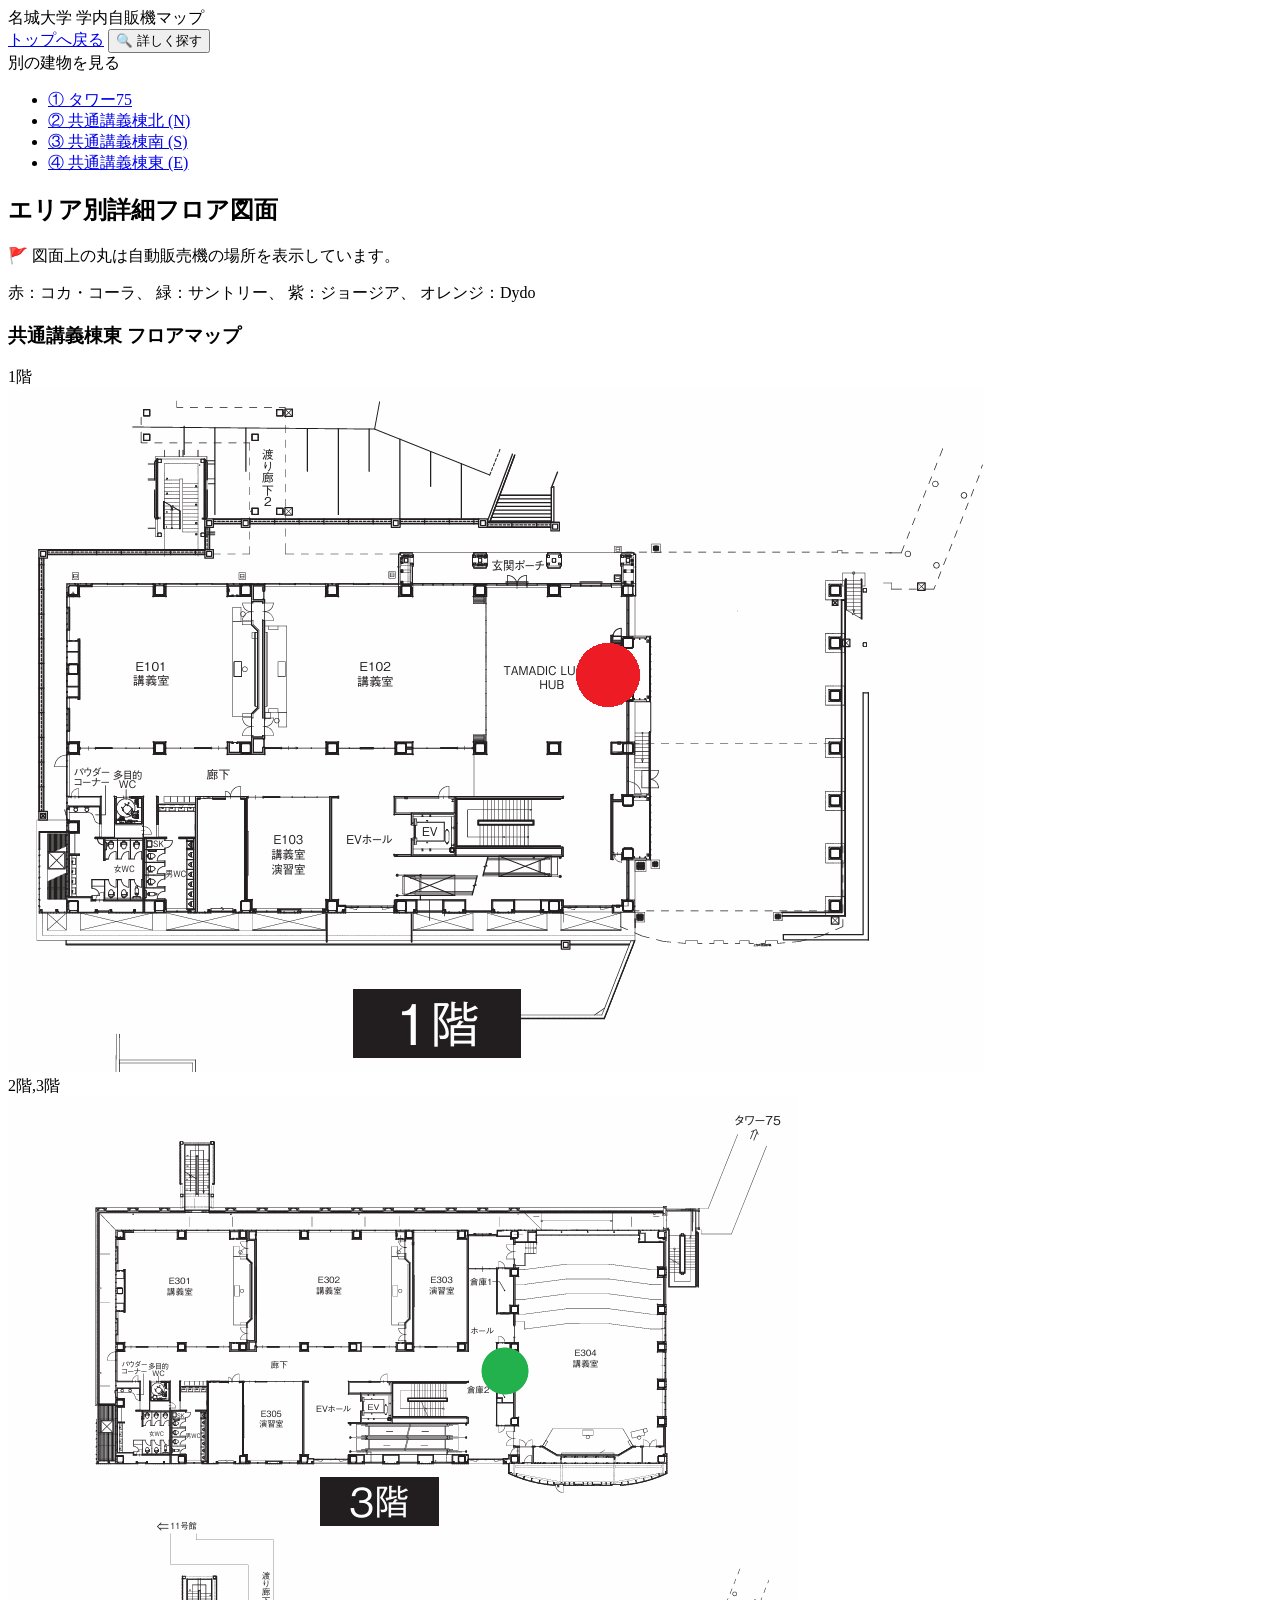
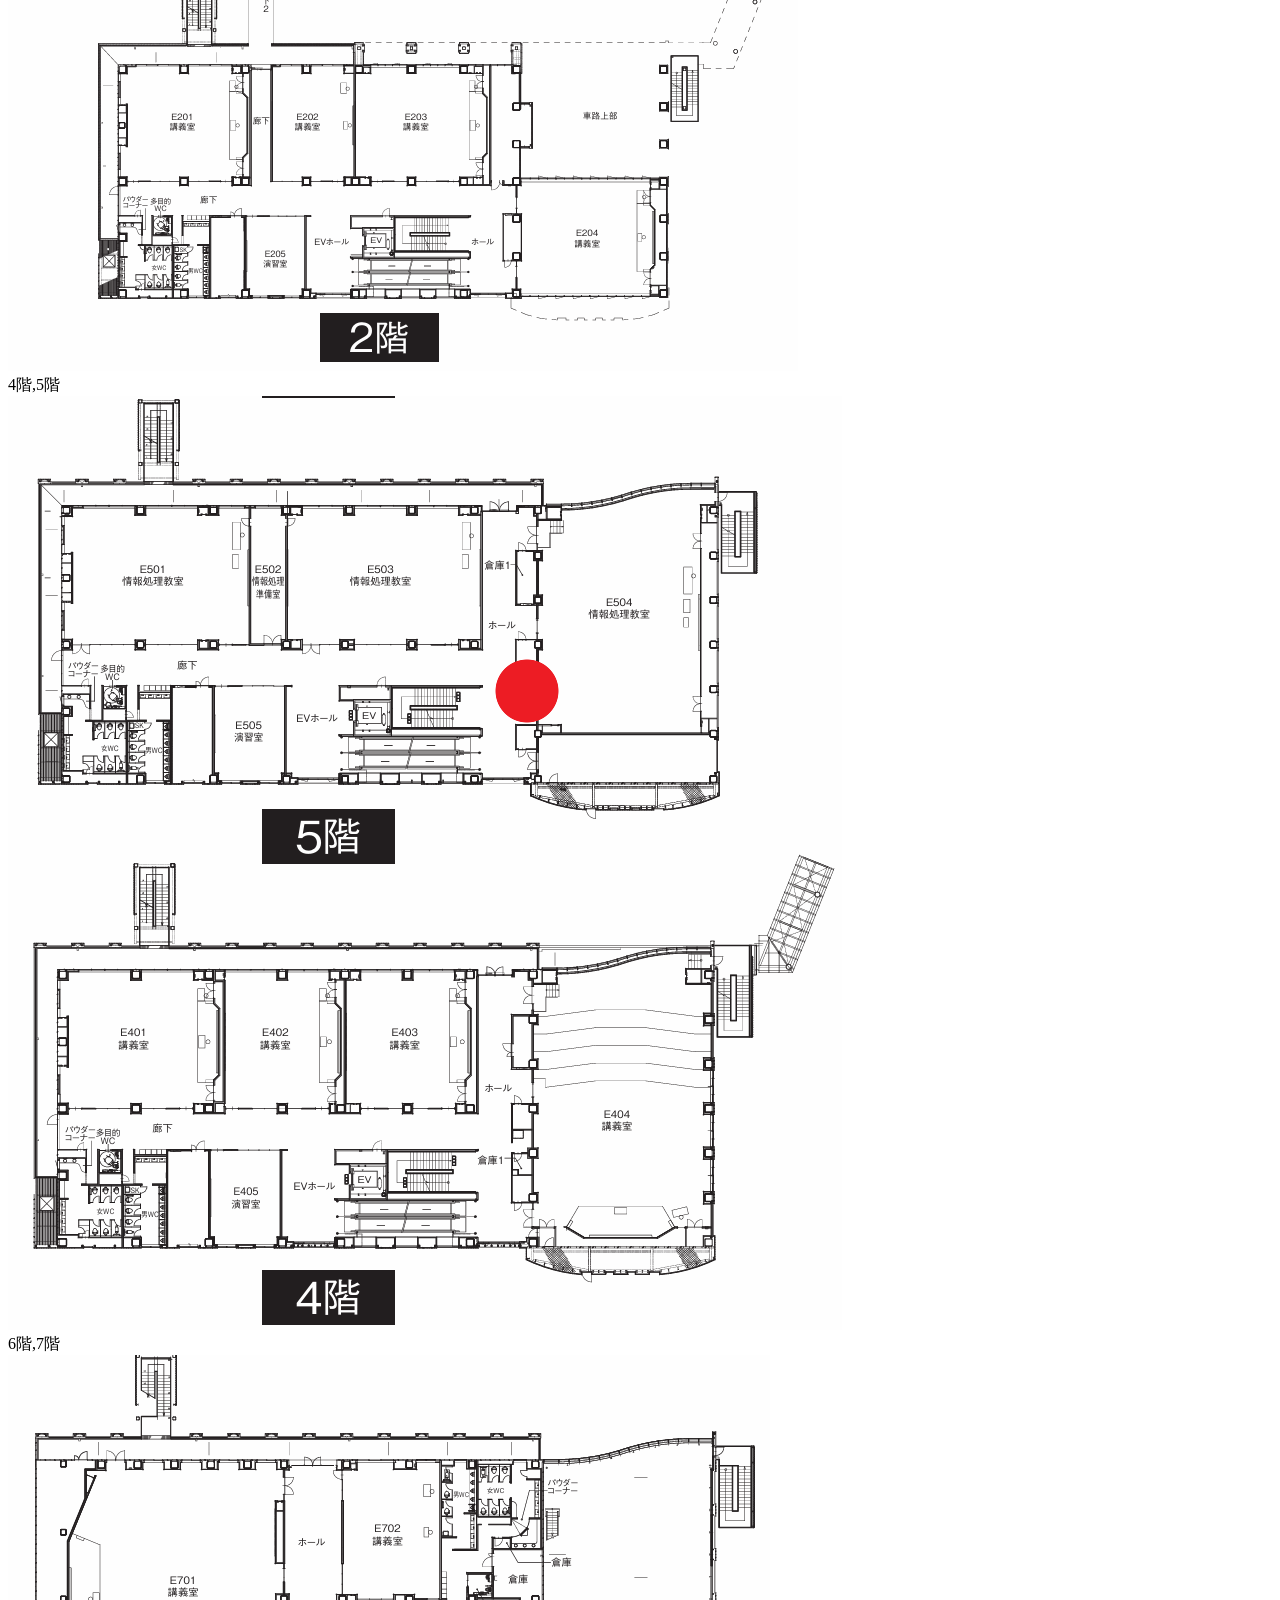
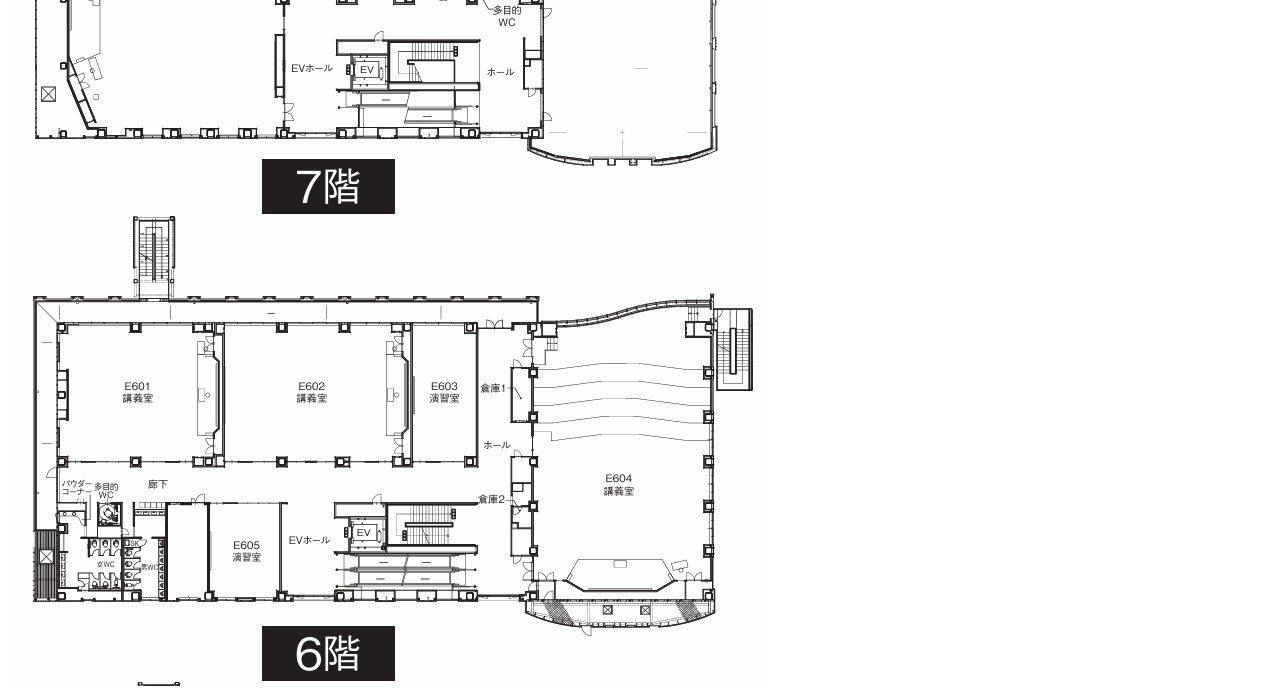
==== BuildingE.html @ 1e34f726 "建物のhtmlがすべて完成した ・タワーをタワー75に変更" ====
<!doctype html>
<html lang="ja">
  <head>
    <meta charset="UTF-8" />
    <meta name="viewport" content="width=device-width, initial-scale=1.0" />
    <title>共通講義棟北 - 名城大学自動販売機マップ</title>
    <!-- cssを読み込む -->
    <link rel="stylesheet" href="css/BuildingE.css" />
  </head>

  <body>
    <!-- ヘッダーエリア（タイトルは左、ボタン2つは右に並ぶ） -->
    <header class="header">
      <!-- 左側：サイトロゴタイトル -->
      <div class="site-title">名城大学 学内自販機マップ</div>

      <!-- 右側：ナビゲーションボタン群 -->
      <div class="nav-actions">
        <!-- トップへ戻るボタン -->
        <a href="index.html" class="top-back-btn">トップへ戻る</a>

        <!-- 詳しく探すボタン（ハンバーガーメニュー） -->
        <button class="menu-btn" id="menu-trigger">
          <span>🔍</span> 詳しく探す
        </button>
      </div>
    </header>

    <!-- ドロワーメニュー -->
    <nav id="drawer-menu" class="drawer-menu">
      <div class="menu-title">別の建物を見る</div>
      <div class="building-list">
        <ul class="building-link-list">
            <li><a href="Tower.html">① タワー75</a></li>
            <li><a href="BuildingN.html" class="current">② 共通講義棟北 (N)</a></li>
            <li><a href="BuildingS.html">③ 共通講義棟南 (S)</a></li>
            <li><a href="BuildingE.html">④ 共通講義棟東 (E)</a></li>
        </ul>
      </div>
    </nav>

    <!-- メインコンテンツ -->
    <main class="main-content">
      <!-- フロアマップエリア -->
      <section class="floor-map-section">
        <h2 class="section-title">エリア別詳細フロア図面</h2>

        <!-- 説明 -->
        <div class="map-notice">
          <p>🚩 図面上の丸は自動販売機の場所を表示しています。</p>
          <p>
            <span class="txt-coca-cola">赤：コカ・コーラ</span>、
            <span class="txt-suntory">緑：サントリー</span>、
            <span class="txt-georgia">紫：ジョージア</span>、
            <span class="txt-dydo">オレンジ：Dydo</span>
          </p>
        </div>

        <!-- 建物名（中央寄せ） -->
        <h3 class="building-title-center">共通講義棟東 フロアマップ</h3>

        <!-- 階ごとのフロアマップ画像（縦並び） -->
        <div class="floor-container">
          <span class="floor-badge">1階</span>
          <div class="floor-img-container">
            <img src="image/E1.png" alt="共通講義棟東 1階" />
          </div>
        </div>

        <div class="floor-container">
          <span class="floor-badge">2階,3階</span>
          <div class="floor-img-container">
            <img src="image/E23.png" alt="共通講義棟東 2階,3階" />
          </div>
        </div>

        <div class="floor-container">
          <span class="floor-badge">4階,5階</span>
          <div class="floor-img-container">
            <img src="image/E45.png" alt="共通講義棟東 4階,5階" />
          </div>
        </div>
      </section>

        <div class="floor-container">
          <span class="floor-badge">6階,7階</span>
          <div class="floor-img-container">
            <img src="image/E67.png" alt="共通講義棟東 6階,7階" />
          </div>
        </div>
      </section>
    </main>

    <!-- 外部JSファイルを読み込む -->
    <script src="toggle-menu.js"></script>
  </body>
</html>
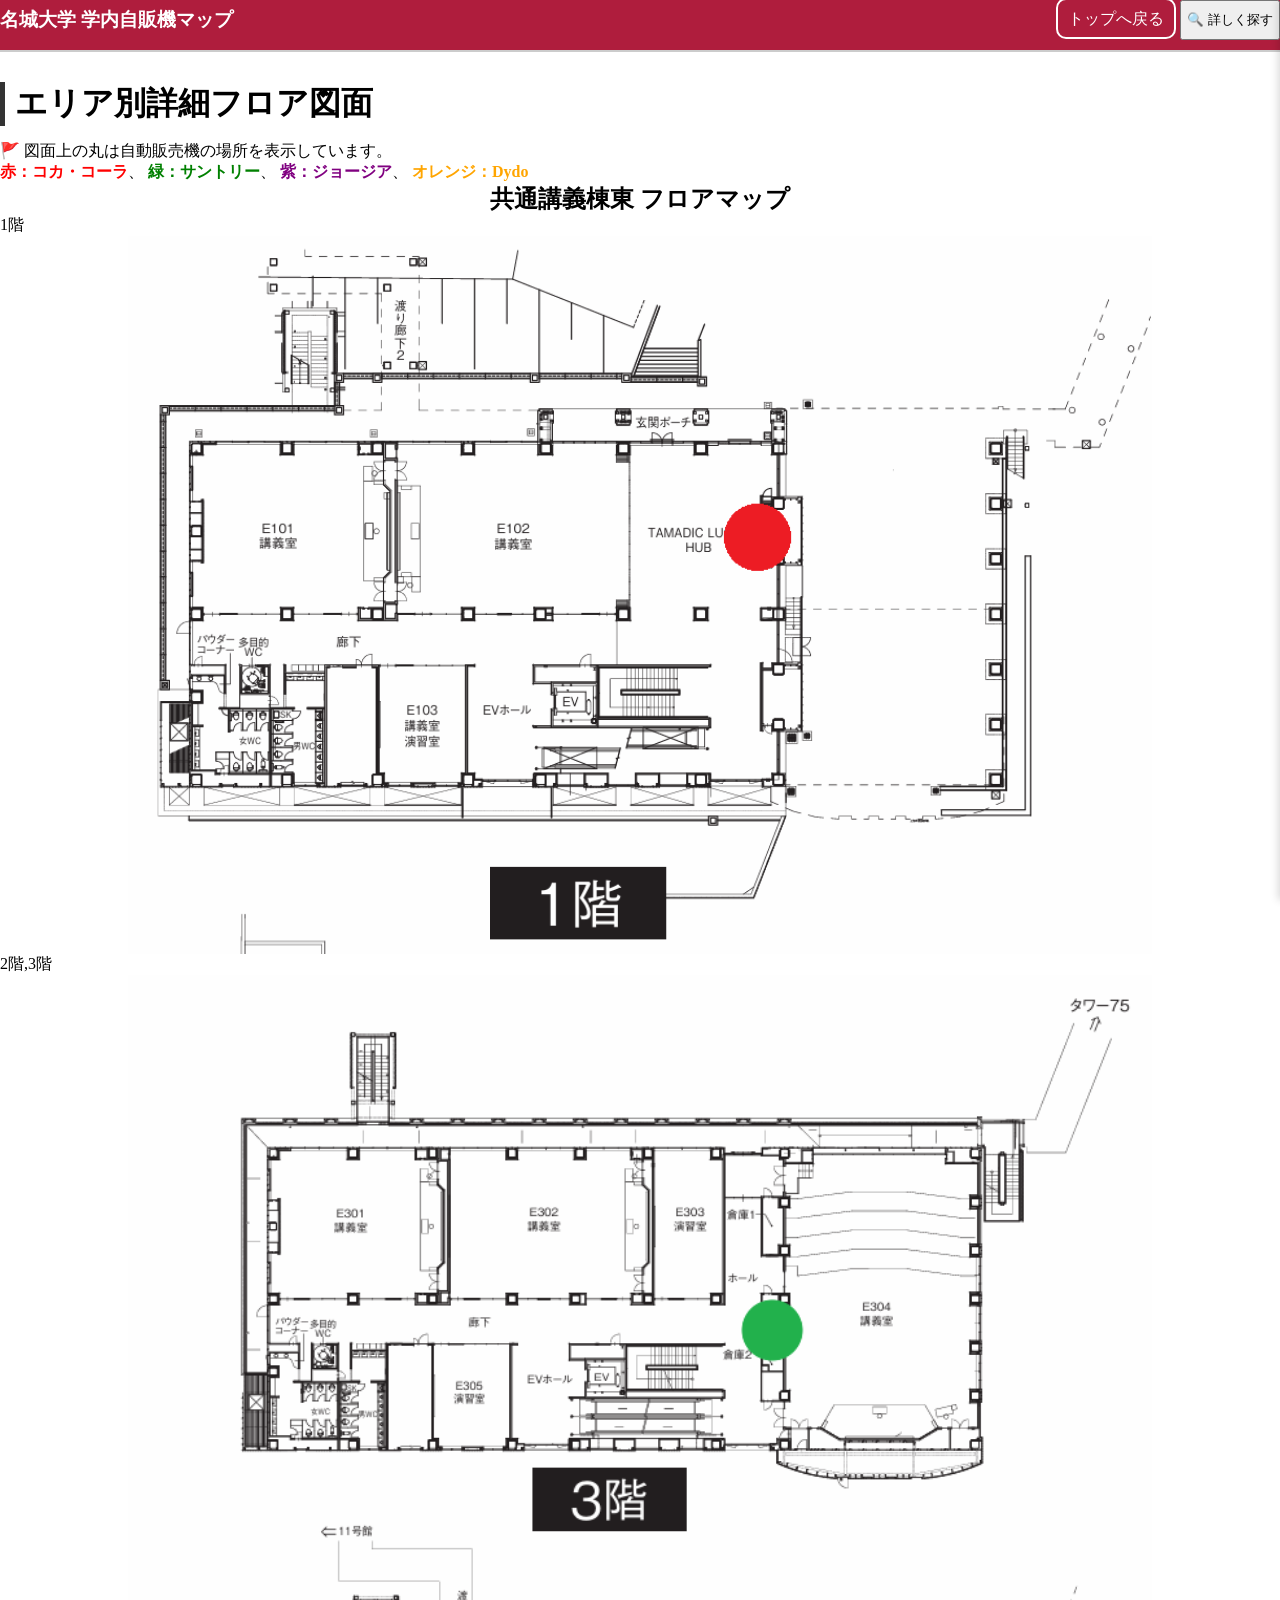
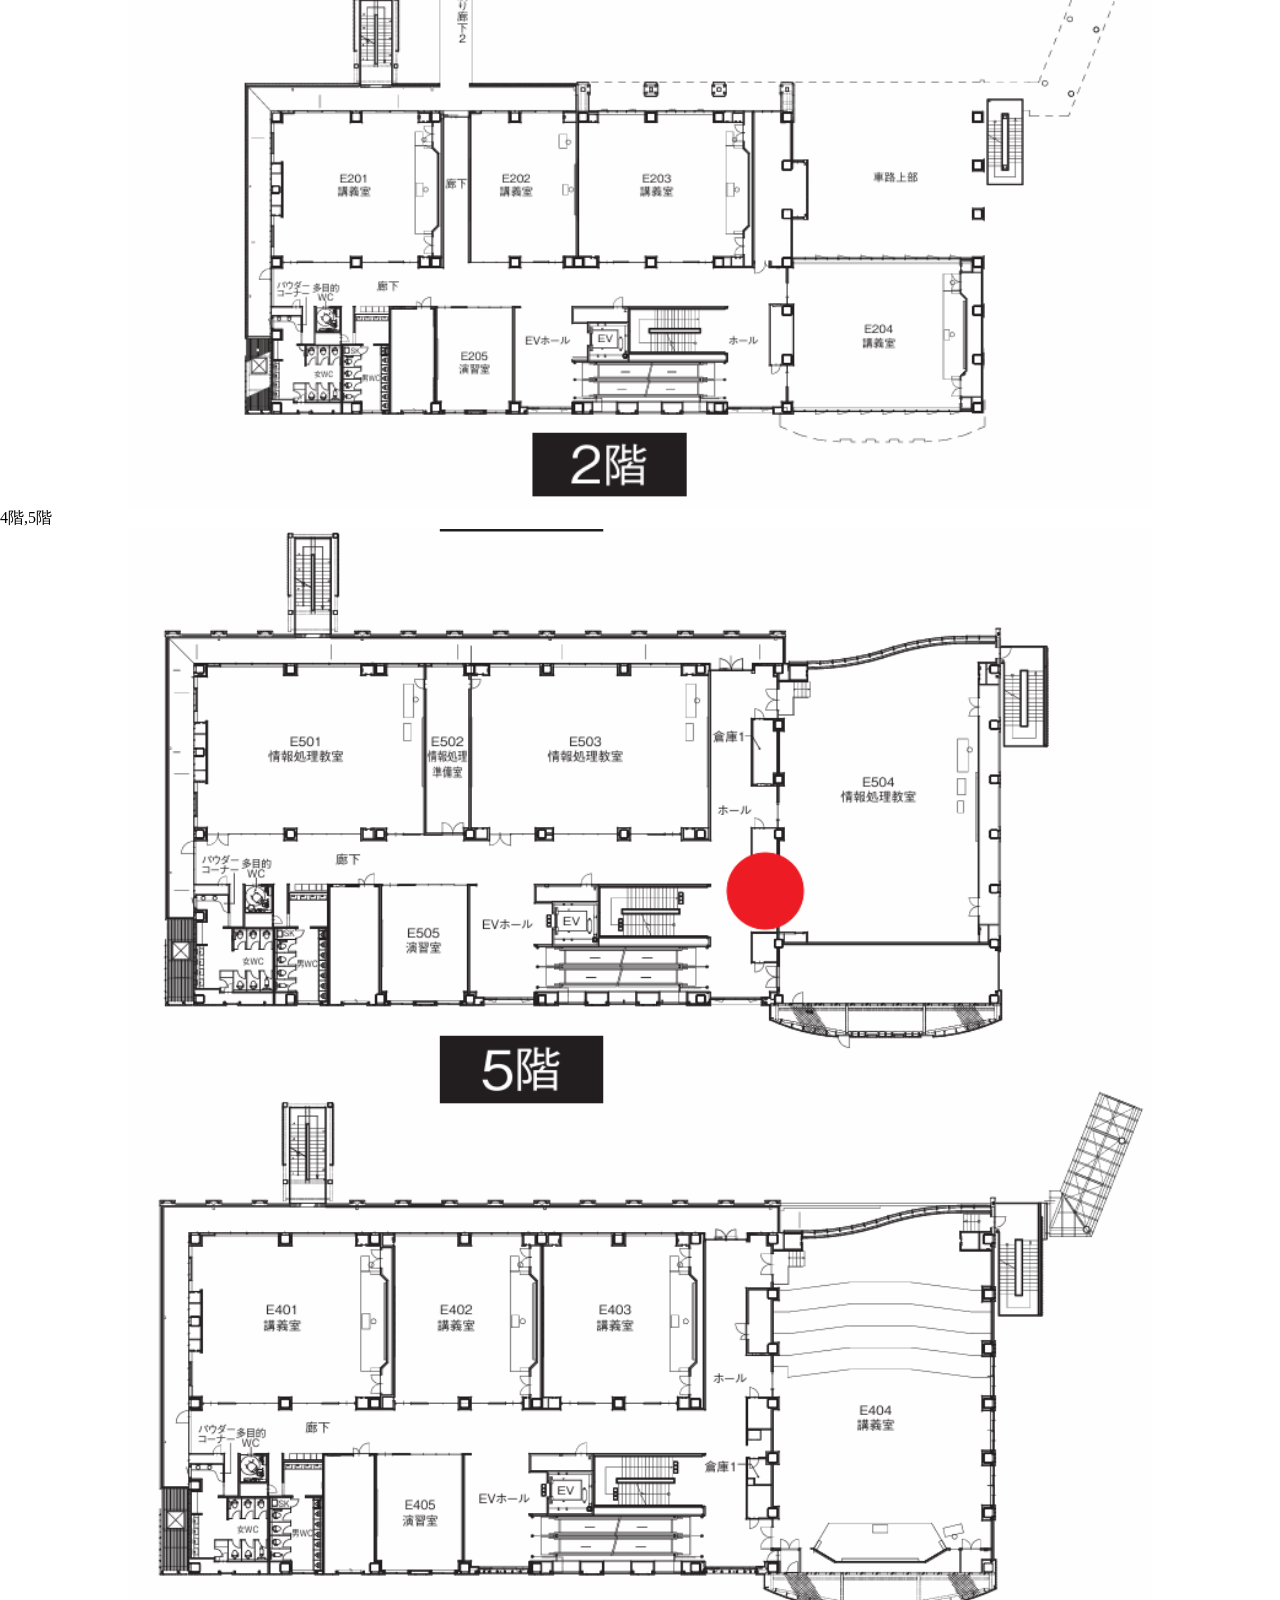
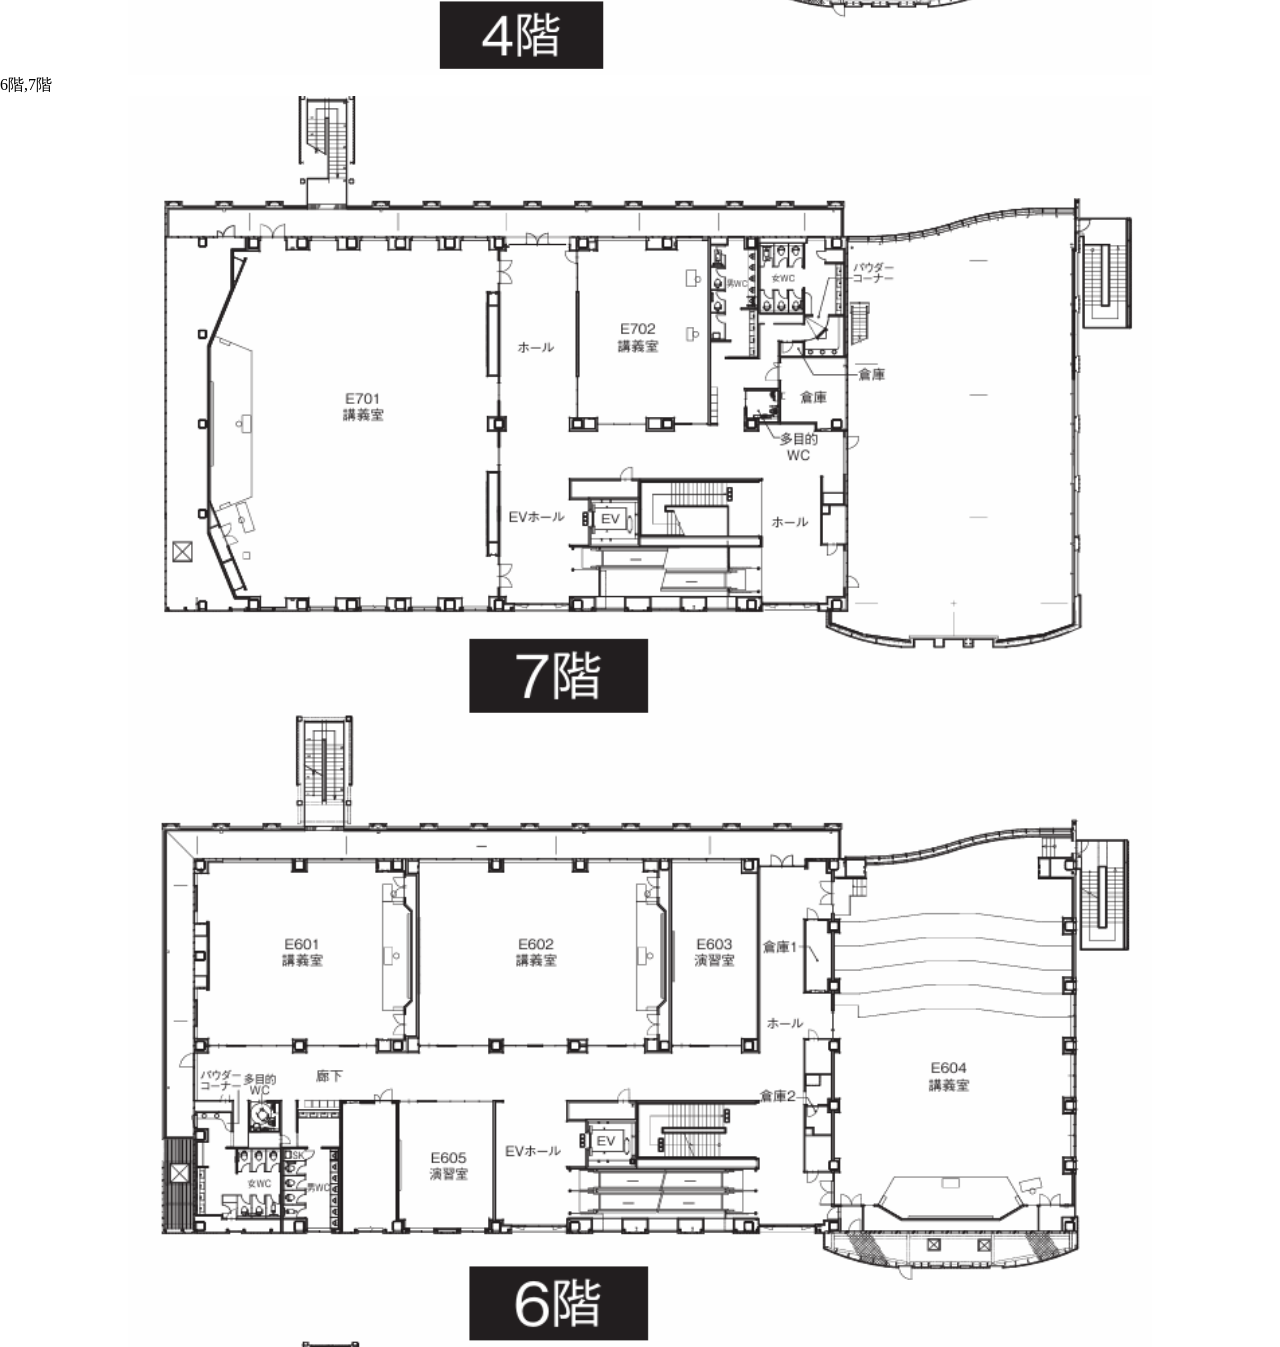
==== commit ace270c1: "BuildingE.html,css修正 ・ドロアーメニューが出るようにした等々" ====
--- a/BuildingE.html
+++ b/BuildingE.html
@@ -32,9 +32,9 @@
       <div class="building-list">
         <ul class="building-link-list">
             <li><a href="Tower.html">① タワー75</a></li>
-            <li><a href="BuildingN.html" class="current">② 共通講義棟北 (N)</a></li>
+            <li><a href="BuildingN.html">② 共通講義棟北 (N)</a></li>
             <li><a href="BuildingS.html">③ 共通講義棟南 (S)</a></li>
-            <li><a href="BuildingE.html">④ 共通講義棟東 (E)</a></li>
+            <li><a href="BuildingE.html" class="current">④ 共通講義棟東 (E)</a></li>
         </ul>
       </div>
     </nav>
@@ -80,7 +80,6 @@
             <img src="image/E45.png" alt="共通講義棟東 4階,5階" />
           </div>
         </div>
-      </section>
 
         <div class="floor-container">
           <span class="floor-badge">6階,7階</span>
@@ -91,6 +90,8 @@
       </section>
     </main>
 
+    <div id="overlay" class="overlay"></div>
+
     <!-- 外部JSファイルを読み込む -->
     <script src="toggle-menu.js"></script>
   </body>
--- a/css/BuildingE.css
+++ b/css/BuildingE.css
@@ -0,0 +1,219 @@
+@charset "utf-8";
+
+*,
+/*基本の設定，崩れにくくする*/
+::before,
+::after{
+    padding: 0;
+    margin: 0;
+    box-sizing: border-box;
+}
+/*箇条書きの行頭の黒丸・数字を消す*/
+ul,
+ol{
+    list-style: none;
+}
+/*文字色を親要素に合わせる*/
+a{
+    color: inherit;
+    text-decoration: none;
+}
+/*画像の最大幅を100%に*/
+img{
+    max-width: 100%;
+    justify-content: center;
+}
+
+/*ヘッダー*/
+header{
+    border-bottom: 2px solid #ccc;
+    color: #ffffff;
+    background-color: #af1d3d;
+    padding-bottom: 10px;
+    margin-bottom: 20px;
+}
+.header{
+    display: flex;
+    justify-content: space-between;
+    align-items: center;
+}
+/*名城大学 学内自販機マップ*/
+.site-title{
+    font-weight: bold;
+    font-size: 1.2rem;
+}
+/*トップへ戻る*/
+.top-back-btn{
+    border: 2px solid #ffffff;
+    padding: 10px;
+    border-radius: 10px;/*丸角の枠で囲む*/
+}
+/*「別の建物を見る」だけ文字を大きくする*/
+.menu-title{
+    font-size: 25px;
+}
+
+/*詳しく探すボタン（ハンバーガーメニュー）*/
+.menu-btn{
+    width: 100px;
+    height: 40px
+}
+
+/*メインコンテンツ*/
+.main{
+    width: 100vw;
+    margin-left:calc(50%-50vw);
+    padding: 0 40px;
+}
+
+/*セクションタイトル，「エリア別詳細フロア画面」*/
+.section-title{
+    font-size: 2rem;
+    margin: 30px 0 15px;
+    border-left:5px solid #333;
+    padding-left: 10px;
+}
+
+/*建物名，「〇〇フロアマップ」の部分*/
+.building-title-center{
+    font-size: 1.5rem;
+    text-align: center;
+
+}
+
+/* 自販機用，テキストの色分け */
+.txt-coca-cola { color: red; font-weight: bold; }
+.txt-suntory { color: green; font-weight: bold; }
+.txt-georgia { color: purple; font-weight: bold; }
+.txt-dydo { color: orange; font-weight: bold; }
+
+/*階ごとのフロアマップ*/
+.floor-img-container img{
+    display: block;
+    margin: 0 auto;
+    width: 80%;
+    height: auto;
+}
+/*モバイル端末用，主にサイズ調整*/
+@media(max-width: 800px){
+    /*ページ全体*/
+    body{
+        padding: 10px;
+    }
+    /*ヘッダー*/
+    .header{
+        flex-direction: column;
+        align-items: center;
+        padding: 15px;
+    }
+    /*名城大学 学内自販機マップ*/
+    .site-title{
+        font-size: 1rem;
+        white-space: nowrap;/*サイトタイトルは一行で表示する*/
+        margin-bottom: 15px;
+    }
+    /*ナビゲーションボタン群*/
+    .nav-actions{
+        display: flex;
+        flex-direction: row;
+        gap: 10px;
+        justify-content: center;/*真ん中に設定*/
+    }
+    /*詳しく探すボタン*/
+    .menu-btn{
+        width: 120px;
+        height: 45px;
+        display: flex;
+        justify-content: center;
+        align-items: center;
+    }
+    /*トップへ戻るボタン*/
+    .top-back-btn{
+        width: 120px;
+        height: 45px;
+        display: flex;
+        justify-content: center;
+        align-items: center;
+    }
+    /*メインコンテンツ*/
+    .main{
+        width: 100%;
+        margin-left: 0;
+        padding:0 10px;
+    }
+    /*エリア別詳細フロア画面*/
+    .section-title{
+        font-size: 1.5rem;
+    }
+    /*フロア画像*/
+    .floor-img-container img{
+        width: 100%;
+    }
+}
+
+.drawer-menu {
+  position: fixed;
+  top: 0;
+  right: -300px; /* 最初は画面外に隠す(右) */
+  width: 300px;
+  height: 100%;
+  background-color: #fff;
+  box-shadow: -2px 0 8px rgba(0, 0, 0, 0.15);
+  z-index: 200; /* ヘッダー(100)より上に表示 */
+  transition: right 0.3s ease; /* スライドのアニメーション速度 */
+  padding: 20px;
+}
+.drawer-menu.is-open {
+  right: 0; /* ボタンがクリックされたら画面内に表示 */
+}
+.close-btn {
+  background: none;
+  border: none;
+  font-size: 1.5rem;
+  cursor: pointer;
+  position: absolute;
+  top: 15px;
+  right: 20px;
+}
+.menu-title {
+  font-size: 1.1rem;
+  font-weight: bold;
+  border-bottom: 2px solid #333;
+  padding-bottom: 10px;
+  margin-top: 30px;
+  margin-bottom: 15px;
+}
+.building-link-list {
+  list-style: none;
+}
+.building-link-list li {
+  border-bottom: 1px solid #eee;
+}
+.building-link-list a {
+  display: block;
+  padding: 14px 10px;
+  font-weight: bold;
+}
+.building-link-list a:hover {
+  background-color: #f5f5f5;
+  color: #af2333;
+}
+.building-link-list a.current {
+  background-color: #af2333;
+  color: #fff;
+}
+
+/* 背景の黒い影（オーバーレイ） */
+.overlay {
+  position: fixed;
+  top: 0;
+  left: 0;
+  width: 100%;
+  height: 100%;
+  background-color: rgba(0, 0, 0, 0.4);
+  z-index: 150; /* ヘッダー(100)とドロワー(200)の間に挟む */
+  display: none;
+}
+.overlay.is-open {
+  display: block;
+}
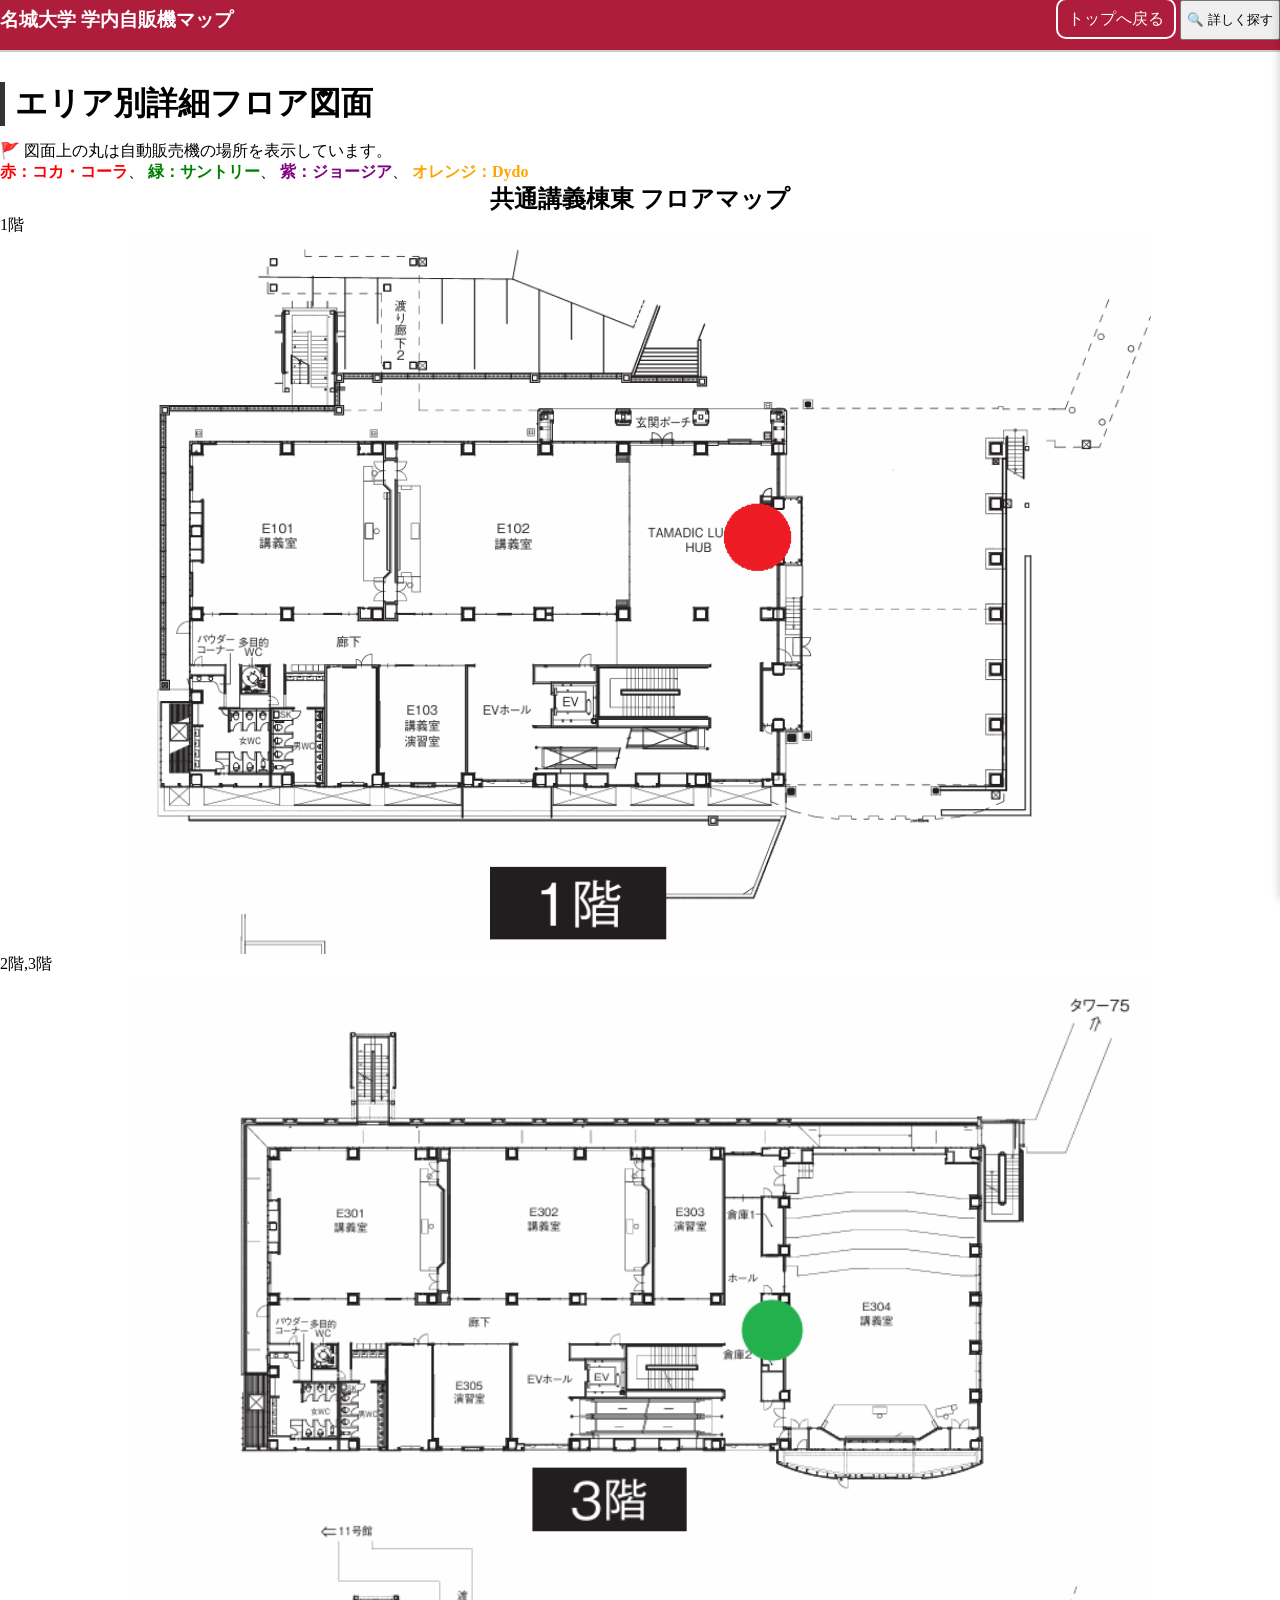
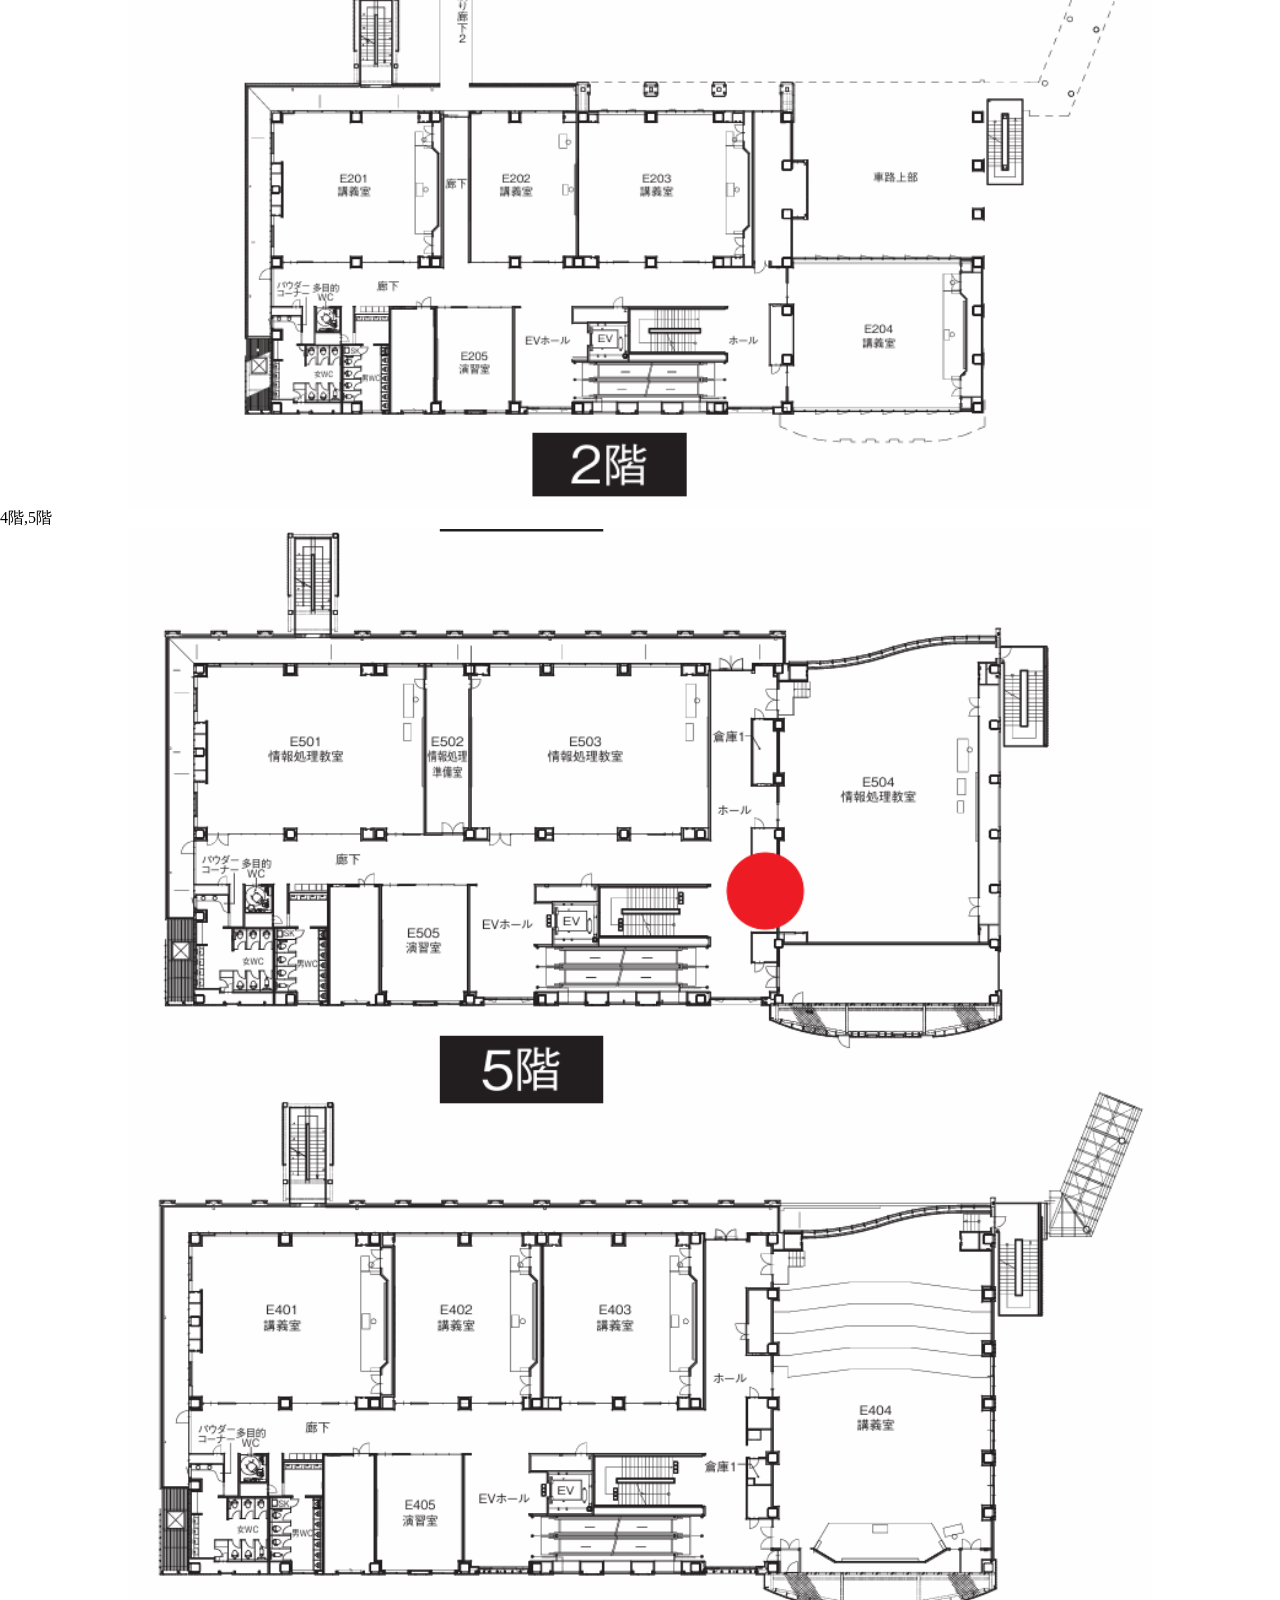
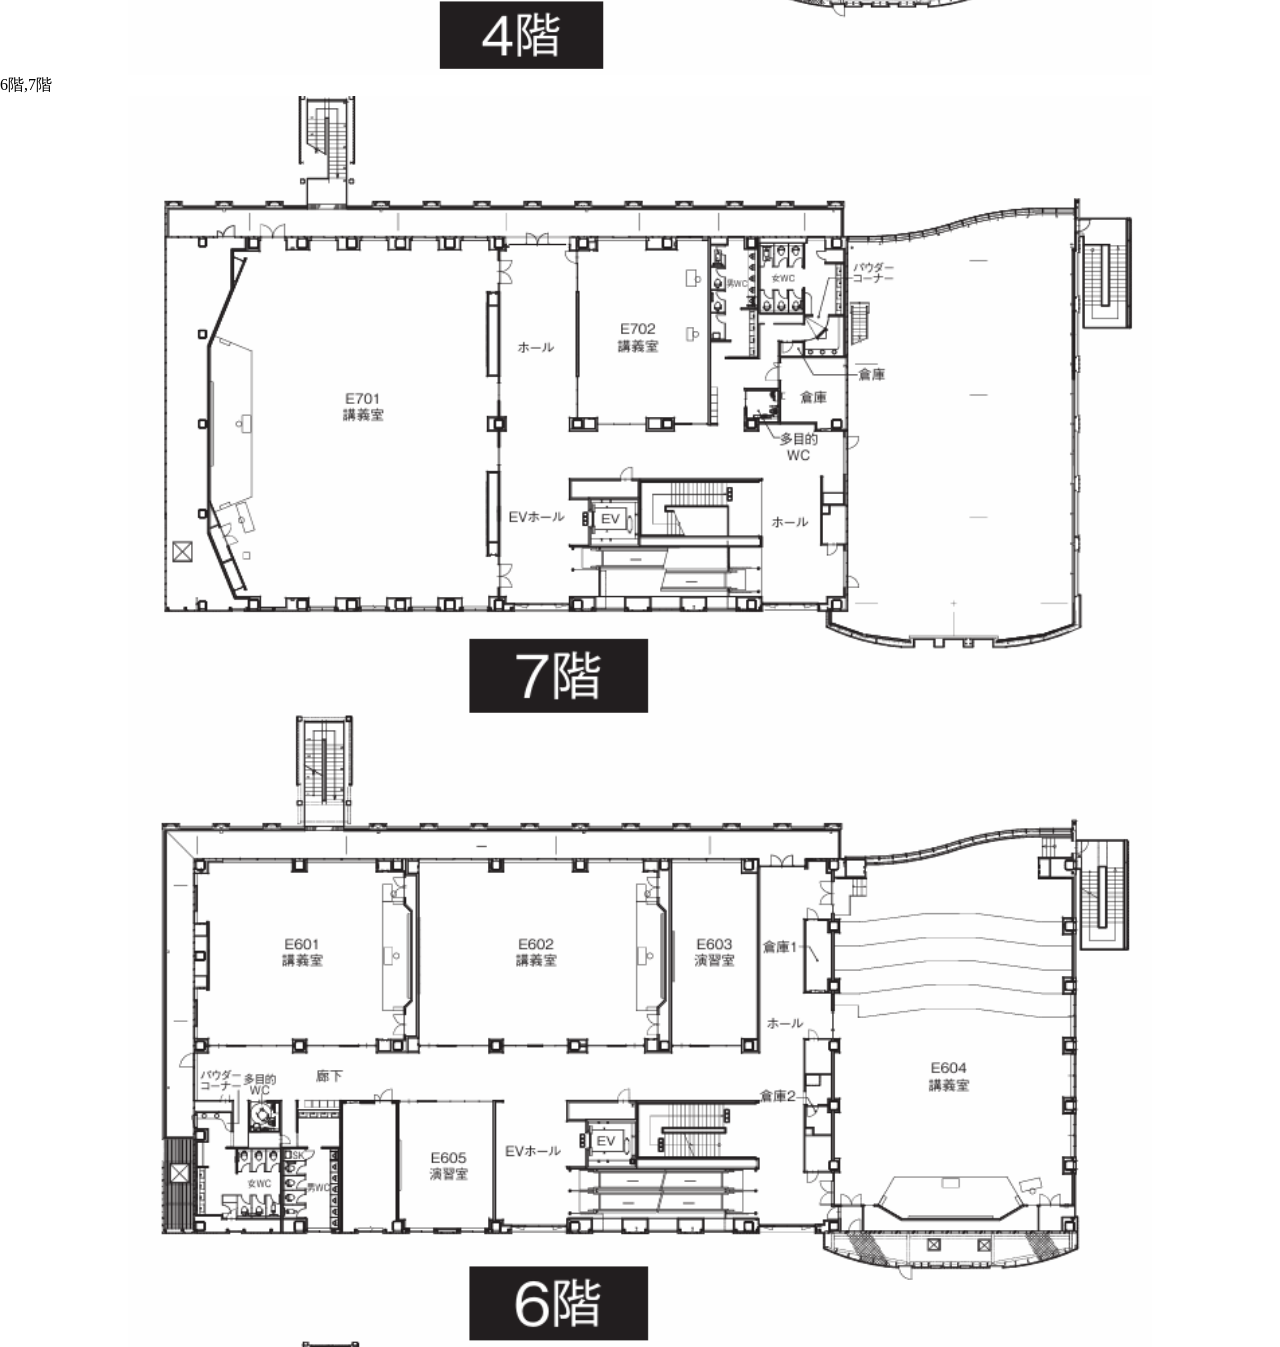
==== commit 20f21f52: "BuildingE.html,css修正 ・ドロアーメニューを表示できるようにした" ====
--- a/BuildingE.html
+++ b/BuildingE.html
@@ -3,7 +3,7 @@
   <head>
     <meta charset="UTF-8" />
     <meta name="viewport" content="width=device-width, initial-scale=1.0" />
-    <title>共通講義棟北 - 名城大学自動販売機マップ</title>
+    <title>共通講義棟東 - 名城大学自動販売機マップ</title>
     <!-- cssを読み込む -->
     <link rel="stylesheet" href="css/BuildingE.css" />
   </head>
--- a/css/BuildingE.css
+++ b/css/BuildingE.css
@@ -31,6 +31,10 @@
     background-color: #af1d3d;
     padding-bottom: 10px;
     margin-bottom: 20px;
+
+    position: sticky;      /* スクロールしても上部に固定 */
+    top: 0;               /* 画面の一番上にくっつける */
+    z-index: 100;         /* ドロワーメニュー(z-index: 200)の裏に隠れるように調整 */
 }
 .header{
     display: flex;
@@ -56,7 +60,7 @@
 /*詳しく探すボタン（ハンバーガーメニュー）*/
 .menu-btn{
     width: 100px;
-    height: 40px
+    height: 40px;
 }
 
 /*メインコンテンツ*/
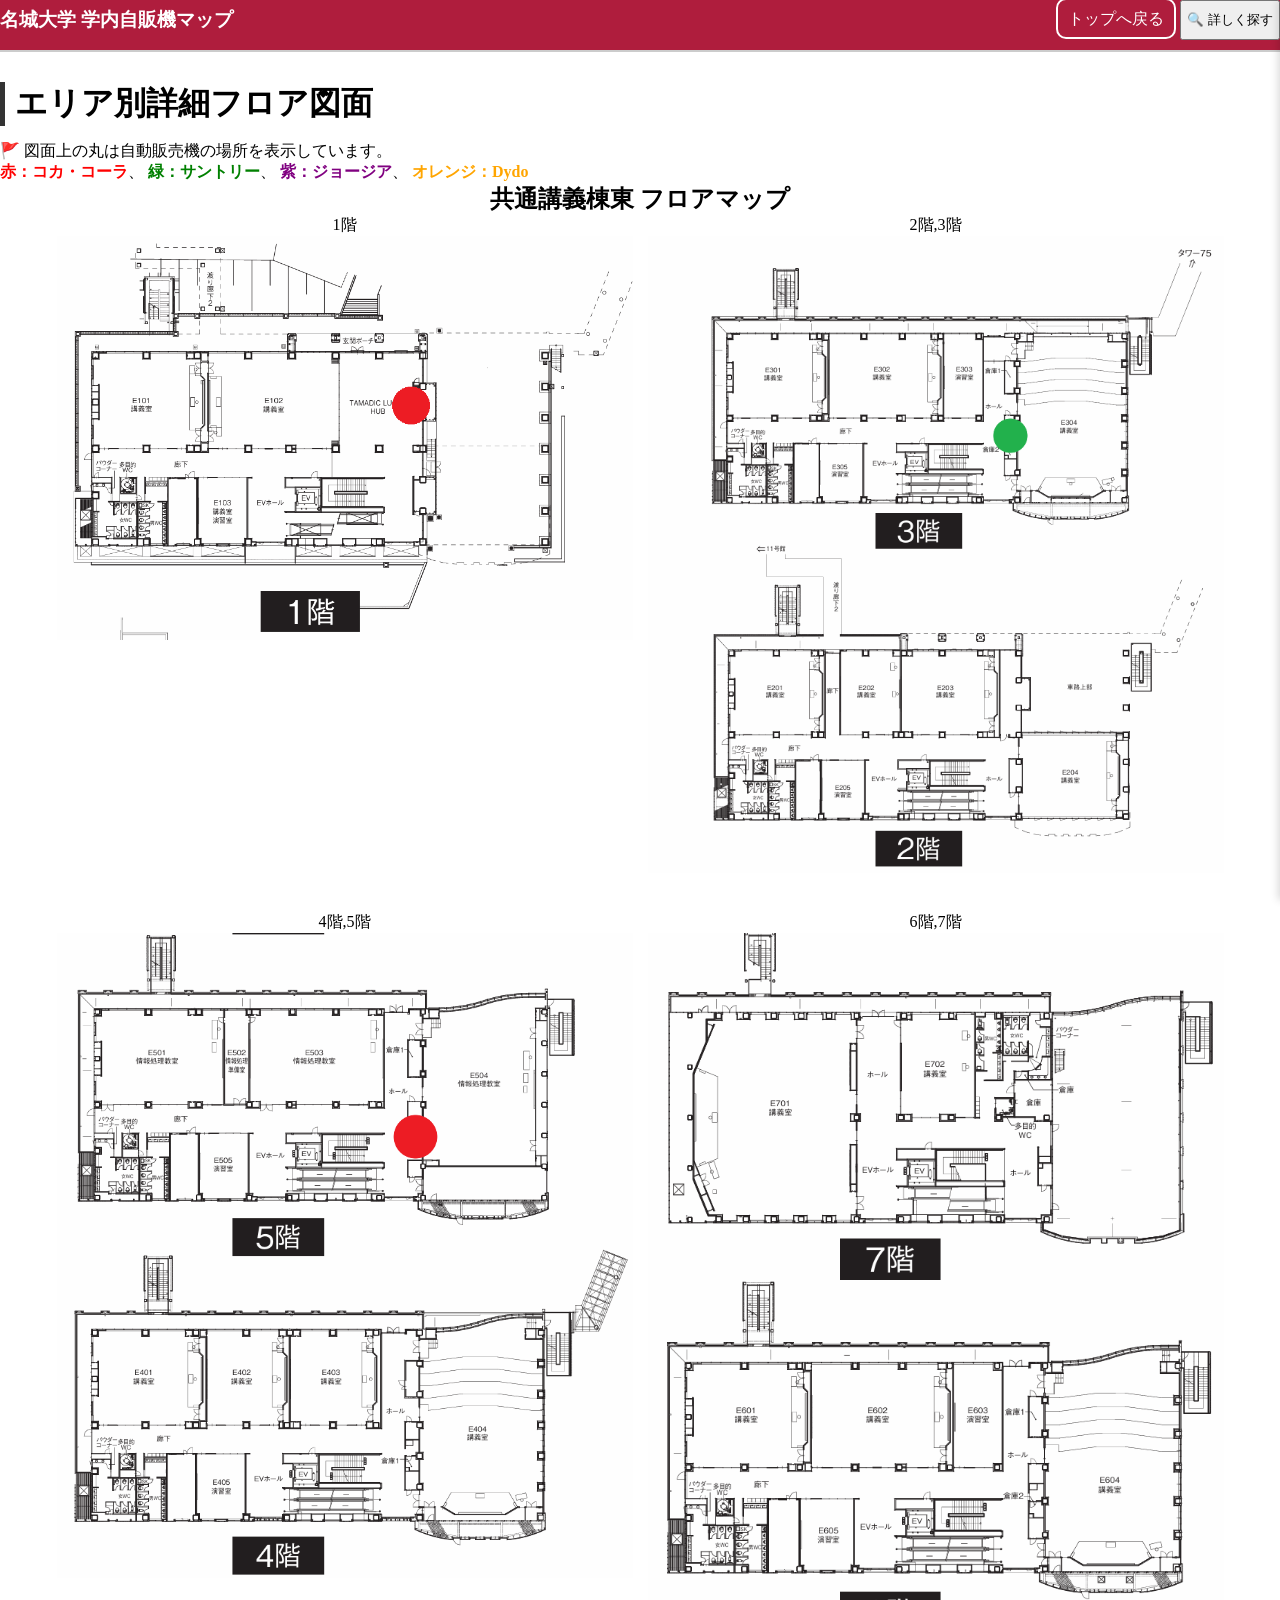
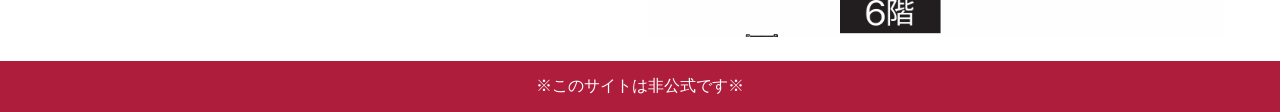
==== commit 710545f2: "css/html修正 修正およびモバイル端末版追加" ====
--- a/BuildingE.html
+++ b/BuildingE.html
@@ -60,6 +60,8 @@
         <h3 class="building-title-center">共通講義棟東 フロアマップ</h3>
 
         <!-- 階ごとのフロアマップ画像（縦並び） -->
+      <div class="floor-wrapper">
+
         <div class="floor-container">
           <span class="floor-badge">1階</span>
           <div class="floor-img-container">
@@ -87,9 +89,19 @@
             <img src="image/E67.png" alt="共通講義棟東 6階,7階" />
           </div>
         </div>
+      </div>
       </section>
     </main>
 
+    <!--フッターエリア-->
+    <footer class="footer">
+      <a class="footer-area">
+        <p class="footer-text">
+          ※このサイトは非公式です※
+        </p>
+      </a>
+    </footer>
+    
     <div id="overlay" class="overlay"></div>
 
     <!-- 外部JSファイルを読み込む -->
--- a/css/BuildingE.css
+++ b/css/BuildingE.css
@@ -92,12 +92,33 @@
 .txt-dydo { color: orange; font-weight: bold; }
 
 /*階ごとのフロアマップ*/
+.floor-wrapper{
+    display: flex;
+    justify-content: center;
+    gap: 15px;
+    flex-wrap: wrap;
+}
+.floor-container{
+    width: 45%;
+    text-align: center;
+    margin-bottom: 20px;
+}
 .floor-img-container img{
-    display: block;
-    margin: 0 auto;
-    width: 80%;
+    width: 100%;
     height: auto;
 }
+
+/*フッター*/
+.footer{
+  color: #ffffff;
+  background-color: #af1d3d;
+  padding-top: 15px;
+  padding-bottom: 15px;
+  display: flex;
+  flex-direction: column;
+  align-items: center;
+}
+
 /*モバイル端末用，主にサイズ調整*/
 @media(max-width: 800px){
     /*ページ全体*/
@@ -152,6 +173,21 @@
     /*フロア画像*/
     .floor-img-container img{
         width: 100%;
+    }
+    /*階ごとのフロアマップ*/
+    .floor-wrapper{
+        flex-direction: column;
+        align-items: center;
+    }
+    .floor-container{
+        width: 90%;
+        text-align: center;
+    }
+    .floor-container img{
+        display: block;
+        margin: 0 auto;
+        width: 100%;
+        height: auto;
     }
 }
 
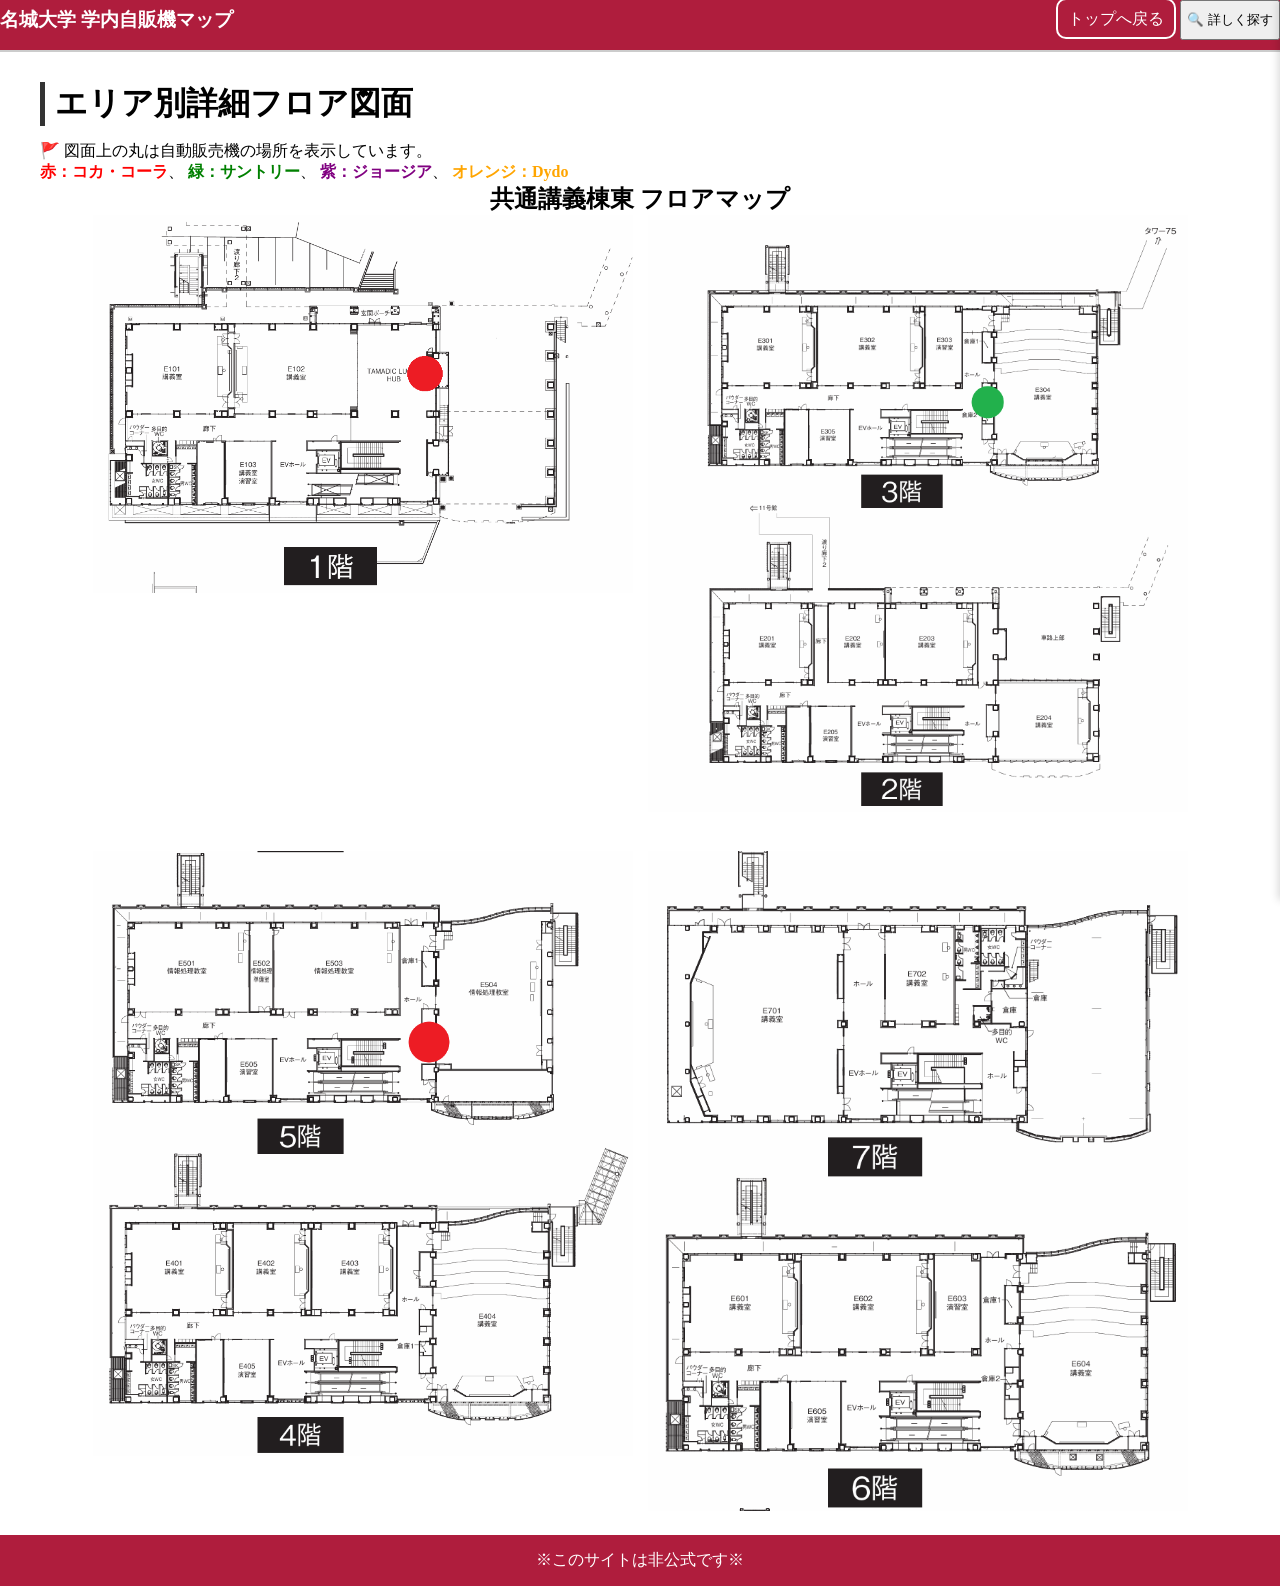
==== commit 08c7c2f8: "最終push!!" ====
--- a/BuildingE.html
+++ b/BuildingE.html
@@ -63,28 +63,24 @@
       <div class="floor-wrapper">
 
         <div class="floor-container">
-          <span class="floor-badge">1階</span>
           <div class="floor-img-container">
             <img src="image/E1.png" alt="共通講義棟東 1階" />
           </div>
         </div>
 
         <div class="floor-container">
-          <span class="floor-badge">2階,3階</span>
           <div class="floor-img-container">
             <img src="image/E23.png" alt="共通講義棟東 2階,3階" />
           </div>
         </div>
 
         <div class="floor-container">
-          <span class="floor-badge">4階,5階</span>
           <div class="floor-img-container">
             <img src="image/E45.png" alt="共通講義棟東 4階,5階" />
           </div>
         </div>
 
         <div class="floor-container">
-          <span class="floor-badge">6階,7階</span>
           <div class="floor-img-container">
             <img src="image/E67.png" alt="共通講義棟東 6階,7階" />
           </div>
--- a/css/BuildingE.css
+++ b/css/BuildingE.css
@@ -64,7 +64,7 @@
 }
 
 /*メインコンテンツ*/
-.main{
+.main-content{
     width: 100vw;
     margin-left:calc(50%-50vw);
     padding: 0 40px;
@@ -161,7 +161,7 @@
         align-items: center;
     }
     /*メインコンテンツ*/
-    .main{
+    .main-content{
         width: 100%;
         margin-left: 0;
         padding:0 10px;
